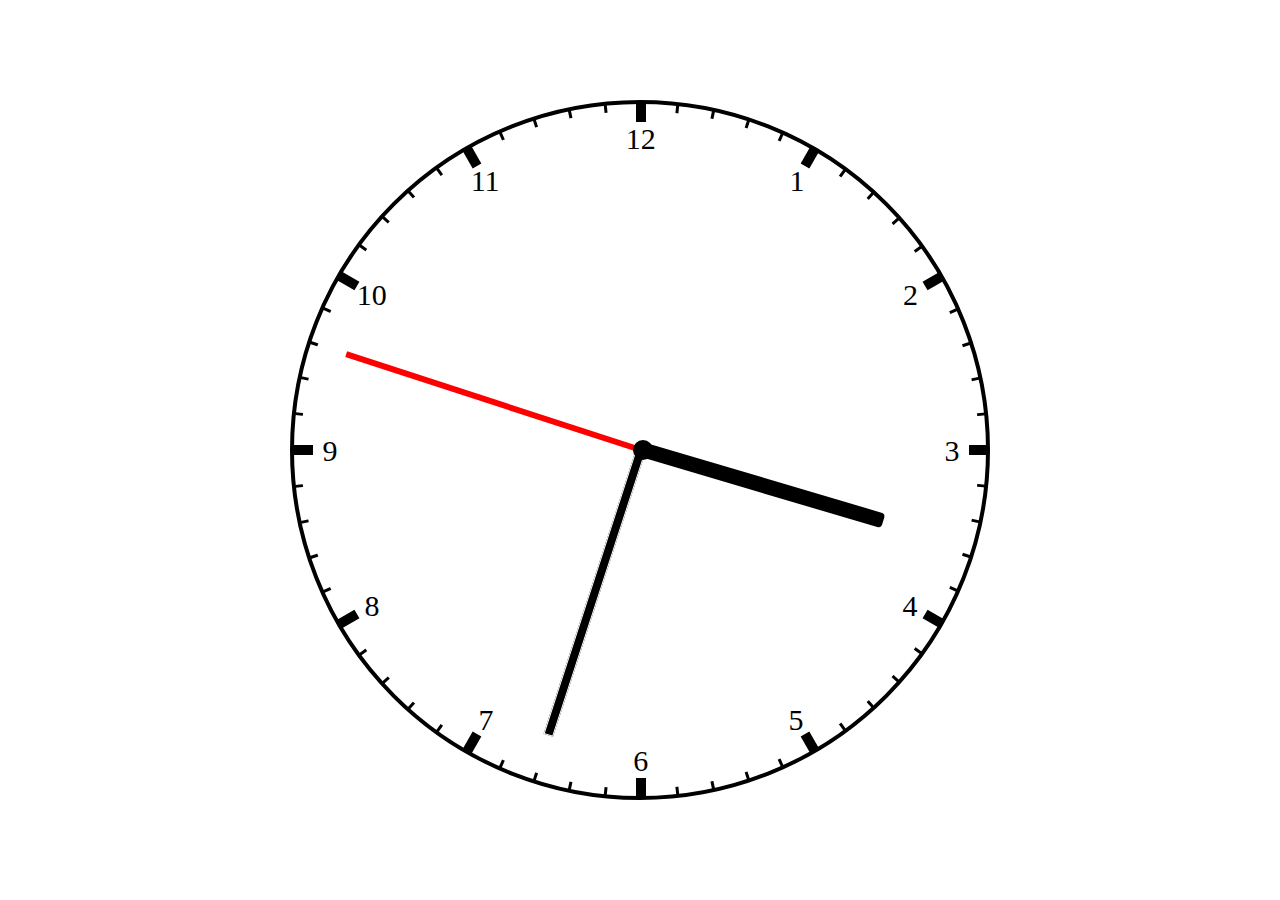
==== index.html @ 4e739bbf "name change for build" ====
<!DOCTYPE html>
<html lang="en">
  <head>
    <meta charset="UTF-8" />
    <meta name="viewport" content="width=device-width, initial-scale=1.0" />
    <link rel="stylesheet" href="style.css" />
    <script src="script.js" defer></script>
    <title>Document</title>
  </head>
  <body>
    <!-- <div class="axisX"></div>
    <div class="axisY"></div> -->

    <div class="borderClock">
      <div class="coverMinutes"></div>
      <div class="middleCover"></div>
      <div class="seconds-container">
        <div class="seconds"></div>
        <div class="hidden"></div>
      </div>
      <div class="minutes-container">
        <div class="minutes"></div>
        <div class="hidden"></div>
      </div>
      <div class="hour-container">
        <div class="hours"></div>
        <div class="hidden"></div>
      </div>
      <div class="bold-check">
        <div class="cont">
          <div></div>
          <span>12</span>
        </div>
        <div class="cont">
          <span>6</span>
          <div></div>
        </div>
      </div>
      <div class="min-check one" style="rotate: 6deg"></div>
      <div class="min-check two" style="rotate: 18deg"></div>

      <div class="bold-check" style="rotate: 30deg">
        <div class="cont">
          <div></div>
          <span style="rotate: -30deg">1</span>
        </div>
        <div class="cont">
          <span style="rotate: -30deg">7</span>
          <div></div>
        </div>
      </div>

      <div class="min-check one" style="rotate: 36deg"></div>
      <div class="min-check two" style="rotate: 48deg"></div>

      <div class="bold-check" style="rotate: 60deg">
        <div class="cont">
          <div></div>
          <span style="rotate: -60deg">2</span>
        </div>
        <div class="cont">
          <span style="rotate: -60deg">8</span>
          <div></div>
        </div>
      </div>
      <div class="min-check one" style="rotate: 66deg"></div>
      <div class="min-check two" style="rotate: 78deg"></div>
      <div class="bold-check" style="rotate: 90deg">
        <div class="cont">
          <div></div>
          <span class="ok" style="rotate: -90deg">3</span>
        </div>
        <div class="cont">
          <span class="ok" style="rotate: -90deg">9</span>
          <div></div>
        </div>
      </div>
      <div class="min-check one" style="rotate: 96deg"></div>
      <div class="min-check two" style="rotate: 108deg"></div>
      <div class="bold-check" style="rotate: 120deg">
        <div class="cont">
          <div></div>
          <span class="ok" style="rotate: -120deg">4</span>
        </div>
        <div class="cont">
          <span class="ok" style="rotate: -120deg">10</span>
          <div></div>
        </div>
      </div>
      <div class="min-check one" style="rotate: 126deg"></div>
      <div class="min-check two" style="rotate: 138deg"></div>
      <div class="bold-check" style="rotate: 150deg">
        <div class="cont">
          <div></div>
          <span class="ok" style="rotate: -150deg">5</span>
        </div>
        <div class="cont">
          <span class="ok" style="rotate: -150deg">11</span>
          <div></div>
        </div>
      </div>
      <div class="min-check one" style="rotate: 156deg"></div>
      <div class="min-check two" style="rotate: 168deg"></div>
    </div>
  </body>
</html>
---- style.css ----
* {
  margin: 0;
  padding: 0;
  box-sizing: border-box;
}

/* transform: rotate(0deg); */

body {
  height: 100vh;
  display: flex;
  align-items: center;
  justify-content: center;
}

.axisX {
  border: solid 1px red;
  width: 100%;
  position: absolute;
}

.axisY {
  border: solid 1px red;
  transform: rotate(90deg);
  width: 100vh;
  position: absolute;
}

.borderClock {
  width: 700px;
  height: 700px;
  border: 4px solid black;
  border-radius: 50%;
  position: relative;
  box-sizing: border-box;
  display: flex;
  justify-content: center;
  align-items: center;
}

.bold-check {
  width: 10px;
  height: 696px; /*or 100%*/
  position: absolute;
  left: 49.4%;
  display: flex;
  justify-content: space-between;
  flex-direction: column;
  box-sizing: border-box;
  .cont {
    display: flex;
    flex-direction: column;
    align-items: center;
    font-size: 30px;
    div {
      background-color: black;
      width: 100%;
      height: 20px;
    }
  }
}

.min-check {
  position: absolute;
  width: 3px;
  height: 696px;
  background-color: black;
  left: 50%;
  z-index: -5;
}

.min-check::after {
  content: "";
  position: absolute;
  width: 3px;
  height: 696px;
  background-color: black;
  /* left: 49.4%; */
  rotate: 6deg;
}

.coverMinutes {
  border-radius: 50%;
  background-color: white;
  position: absolute;
  width: 98%;
  height: 98%;
  z-index: -1;
}

.middleCover {
  border-radius: 50%;
  background-color: black;
  position: absolute;
  left: 49%;
  width: 20px;
  height: 20px;
  z-index: 11;
}

.seconds-container {
  width: 10px;
  height: 620px;
  position: absolute;
  left: 49.4%;
  z-index: 10;
  display: flex;
  flex-direction: column;
  align-items: center;
}

.seconds {
  background-color: red;
  width: 6px;
  height: 50%;
  padding: 1px;
}

.minutes-container {
  width: 10px;
  height: 600px;
  position: absolute;
  left: 49.4%;
  z-index: 9;
  display: flex;
  transition: rotate 0.5s cubic-bezier(0.01, 0.97, 0.98, 1.19);
}

.minutes {
  background-color: black;
  width: 100%;
  height: 50%;
  border: solid 1px white;
  border-spacing: 0px;
  box-shadow: none;
}

.hour-container {
  width: 15px;
  height: 500px;
  position: absolute;
  left: 49.4%;
  z-index: 8;
  display: flex;
  transition: rotate 0.5s cubic-bezier(0.01, 0.97, 0.98, 1.19);
}

.hours {
  background-color: black;
  width: 100%;
  height: 50%;
  border-radius: 4px;
}
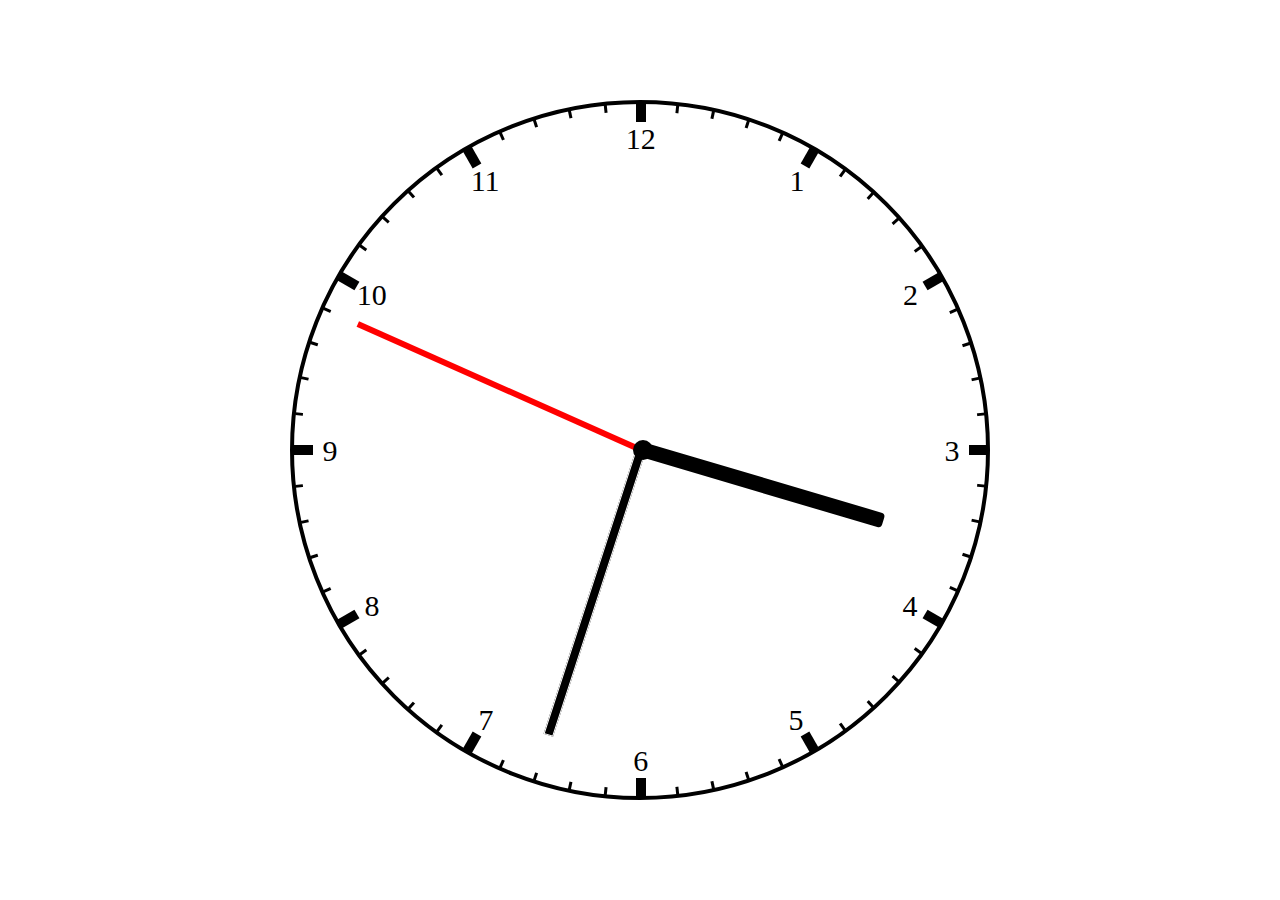
==== commit 93af5a99: "comment removed" ====
--- a/index.html
+++ b/index.html
@@ -8,8 +8,7 @@
     <title>Document</title>
   </head>
   <body>
-    <!-- <div class="axisX"></div>
-    <div class="axisY"></div> -->
+
 
     <div class="borderClock">
       <div class="coverMinutes"></div>
